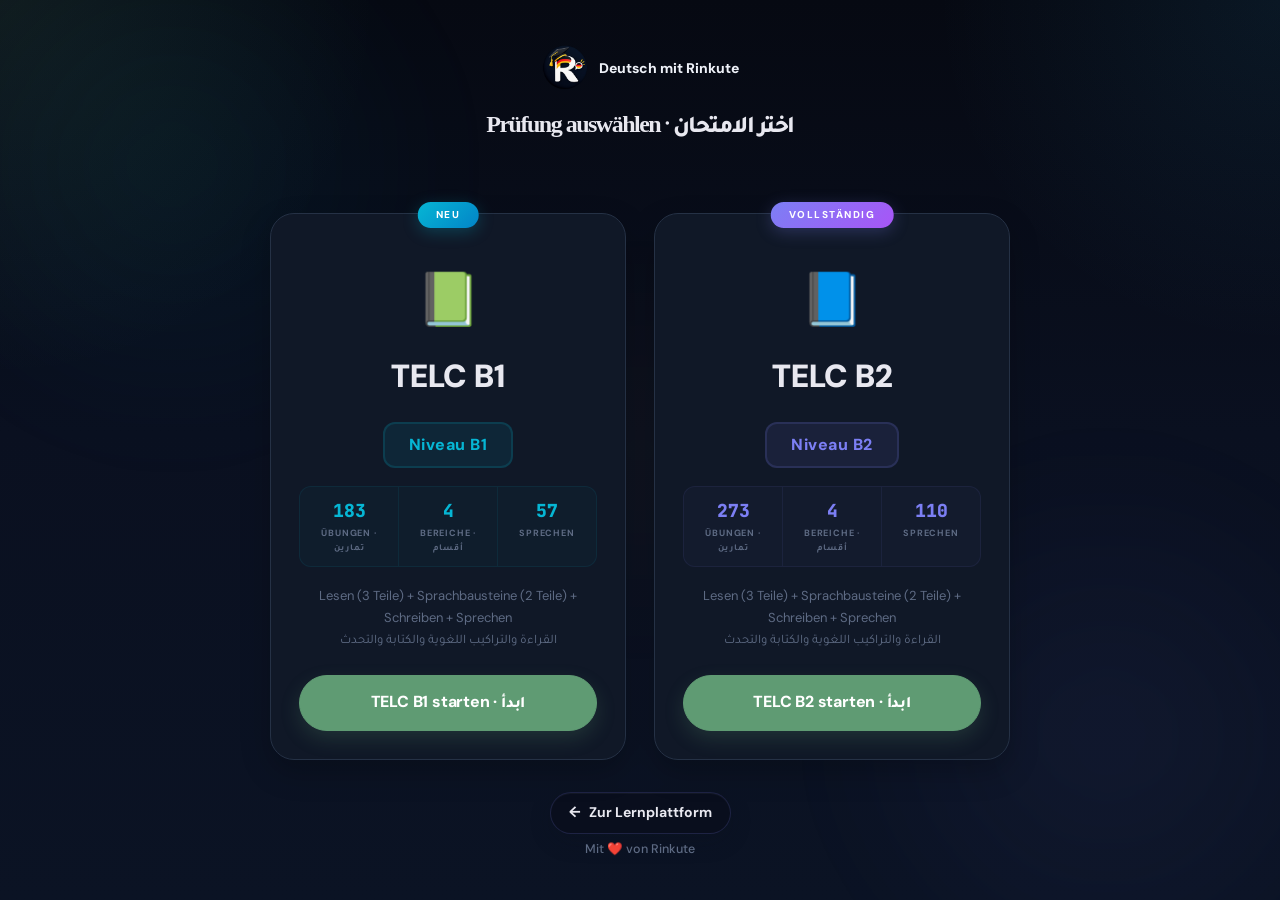
==== telc-entry.html @ 2f568662 "fix: update TELC entry link and remove obsolete preparation page" ====
﻿<!DOCTYPE html>
<html lang="de" dir="ltr">

<head>
  <meta charset="UTF-8">
  <meta name="viewport" content="width=device-width, initial-scale=1.0">
  <meta http-equiv="X-UA-Compatible" content="IE=edge">
  <title>Deutsch mit Rinkute</title>
  <meta name="description"
    content="لوحة عربية لتعلّم الألمانية بمستويات متعددة مع متابعة التقدم، البحث، والتصفية اعتمادًا على خطط دراسية يومية.">
  <link rel="preconnect" href="https://fonts.googleapis.com">
  <link rel="preconnect" href="https://fonts.gstatic.com" crossorigin="">
  <link rel="icon" type="image/svg+xml" href="/src/assets/Deutsch mit Rinkute.ico">

  <!-- Fonts and styles -->
  <link rel="preload" as="style"
    href="https://fonts.googleapis.com/css2?family=DM+Sans:wght@400;500;600;700;800&family=JetBrains+Mono:wght@400;700&display=swap"
    onload="this.onload=null;this.rel='stylesheet'">
  <link rel="preload" as="style"
    href="https://fonts.googleapis.com/css2?family=Tajawal:wght@400;500;700;800;900&display=swap"
    onload="this.onload=null;this.rel='stylesheet'">
  <noscript>
    <link rel="stylesheet"
      href="https://fonts.googleapis.com/css2?family=DM+Sans:wght@400;500;600;700;800&family=JetBrains+Mono:wght@400;700&display=swap">
    <link rel="stylesheet"
      href="https://fonts.googleapis.com/css2?family=Tajawal:wght@400;500;700;800;900&display=swap">
  </noscript>
  <link rel="stylesheet" href="/telcpremium.com/style_v%3D317.css">
  <style>
    html,
    body {
      margin: 0;
      padding: 0;
      min-height: 100%;
      background: #050812 !important;
      color: #eef1f8
    }

    #root {
      min-height: 100vh;
      background: #050812
    }

    @keyframes tpSpin {
      to {
        transform: rotate(360deg)
      }
    }
  </style>

  <!-- Preload critical scripts -->
  <link rel="preload" href="/telcpremium.com/vendor/react-18.3.1.min.js" as="script">
  <link rel="preload" href="/telcpremium.com/vendor/react-dom-18.3.1.min.js" as="script">
  <link rel="preload" href="/telcpremium.com/app.bundle_v%3D381.js" as="script" fetchpriority="high">

  <!-- Meta Pixel removed in the local mirror. -->
  <!-- Re-enable only if a real Pixel ID and matching CSP rules are needed. -->

</head>

<body>
  <div id="root">
    <div id="tp-boot-fallback" data-tp-state="loading"
      style="min-height:100vh;display:flex;align-items:center;justify-content:center;background:#050812;color:#eef1f8;font-family:Arial,sans-serif;padding:24px;text-align:center;box-sizing:border-box">
      <div style="max-width:440px">
        <div id="tp-boot-spinner"
          style="width:40px;height:40px;border:3px solid #1e2640;border-top-color:#7c7ff4;border-radius:50%;animation:tpSpin .8s linear infinite;margin:0 auto 18px">
        </div>
        <h1 style="font-size:22px;line-height:1.25;margin:0 0 10px;font-weight:800">Deutsch mit Rinkute</h1>
        <p id="tp-boot-msg" style="font-size:14px;line-height:1.7;color:#9ca3af;margin:0 0 18px">Loading your learning
          space...</p>
        <p id="tp-boot-hint" style="display:none;font-size:12px;line-height:1.6;color:#6b7280;margin:0 0 18px">Check
          your Internet connection (Wi-Fi or 4G), then try again.<br>تأكد من اتصالك بالإنترنت ثم أعد المحاولة.</p>
        <button type="button" id="tp-boot-retry" onclick="window.tpHardRefresh&&window.tpHardRefresh()"
          style="border:0;border-radius:12px;background:linear-gradient(135deg,#7c7ff4,#a855f7);color:#fff;padding:12px 18px;font-weight:800;font-size:14px;box-shadow:0 8px 24px rgba(124,127,244,.35);cursor:pointer">Rafraichir</button>
      </div>
    </div>
  </div>

  <!-- Local noscript fallback -->
  <noscript>
    <div
      style="max-width:820px;margin:40px auto;padding:32px;font-family:'DM Sans',Arial,sans-serif;color:#e8e8f0;background:#0b0f1a;border-radius:16px;line-height:1.7">
      <header>
        <h1 style="font-size:32px;margin:0 0 12px;color:#fff">Deutsch mit Rinkute</h1>
        <p style="font-size:17px;color:#bfc9de;margin:0 0 24px">
          TELC B1 and TELC B2 preparation with reading, listening, writing, and speaking practice in one learning space.
        </p>
      </header>
      <footer style="margin-top:32px;padding-top:20px;border-top:1px solid #1e2640;font-size:13px;color:#6b7280">
        <p>Please enable JavaScript to use this learning space.<br>
          Bitte aktivieren Sie JavaScript, um die Lernplattform zu nutzen.<br>
          Please enable JavaScript to continue.</p>
        <p>Mit ❤️ von Rinkute</p>
      </footer>
    </div>
  </noscript>

  <script src="/telcpremium.com/vendor/react-18.3.1.min.js"></script>
  <script src="/telcpremium.com/vendor/react-dom-18.3.1.min.js"></script>
  <script>
    (function () {
      window.tpHardRefresh = function () {
        location.reload();
      };
      window.tpResetClientSession = function () {
        try {
          localStorage.removeItem('telc_session');
          localStorage.removeItem('_ts_telc_session');
        } catch (_) { }
        location.reload();
      };
    })();
  </script>
  <script>
    // Local mirror: the final bundle tag already loads the app directly.
  </script>

  <!-- Service worker cleanup -->
  <script>
    // Local mirror: disable production cache and service-worker recovery logic.
  </script>

  <!-- Sprechen-Trainer floating action -->
  <style>
    .tp-sprechen-fab {
      position: fixed;
      left: 18px;
      bottom: 96px;
      z-index: 9998;
      display: none;
      align-items: center;
      gap: 8px;
      padding: 10px 14px;
      border-radius: 50px;
      background: linear-gradient(135deg, #7c7ff4, #a855f7);
      color: #fff;
      font-family: 'DM Sans', system-ui, sans-serif;
      font-weight: 700;
      font-size: 13px;
      text-decoration: none;
      box-shadow: 0 4px 18px rgba(124, 127, 244, .45), 0 0 0 1px rgba(255, 255, 255, .06);
      transition: .2s;
      border: none;
      cursor: pointer;
    }

    .tp-sprechen-fab.tp-show {
      display: flex
    }

    .tp-sprechen-fab:hover {
      transform: translateY(-2px);
      box-shadow: 0 6px 26px rgba(124, 127, 244, .6);
      text-decoration: none;
      color: #fff
    }

    .tp-sprechen-fab .tp-icon {
      font-size: 18px;
      line-height: 1
    }

    .tp-sprechen-fab .tp-new {
      background: rgba(255, 255, 255, .22);
      padding: 2px 7px;
      border-radius: 50px;
      font-size: 9px;
      letter-spacing: 1px;
      font-weight: 800
    }

    @media (max-width:720px) {
      .tp-sprechen-fab {
        left: 14px;
        bottom: 90px;
        width: 48px;
        height: 48px;
        padding: 0;
        border-radius: 50%;
        justify-content: center;
        gap: 0;
      }

      .tp-sprechen-fab .tp-label-full,
      .tp-sprechen-fab .tp-new {
        display: none
      }

      .tp-sprechen-fab.tp-show::after {
        content: 'NEU';
        position: absolute;
        top: -4px;
        right: -4px;
        background: #ef4444;
        color: #fff;
        font-size: 8px;
        font-weight: 900;
        letter-spacing: 1px;
        padding: 2px 5px;
        border-radius: 50px;
        box-shadow: 0 2px 6px rgba(0, 0, 0, .4);
      }

      .tp-sprechen-fab .tp-icon {
        font-size: 20px
      }
    }

    @media (max-width:380px) {
      .tp-sprechen-fab.tp-show {
        bottom: 84px
      }
    }
  </style>
  <script>
    // Show the helper button everywhere except on the selector screen.
    (function () {
      var LANDING_MARKERS = [
        'Try for free',
        'Activate via WhatsApp',
        'Explore the platform',
        'Choose your exam',
      ];
      function isLandingPage() {
        try {
          var root = document.getElementById('root');
          if (!root || root.children.length === 0) return true; // app not ready yet -> keep it hidden
          var text = root.textContent || '';
          for (var i = 0; i < LANDING_MARKERS.length; i++) {
            if (text.indexOf(LANDING_MARKERS[i]) !== -1) return true;
          }
        } catch (_) { }
        return false;
      }
      function tpUpdate() {
        var fab = document.getElementById('tpSprechenFab');
        if (!fab) return;
        if (isLandingPage()) fab.classList.remove('tp-show');
        else fab.classList.add('tp-show');
      }
      function init() {
        tpUpdate();
        setInterval(tpUpdate, 1000);
        if ('MutationObserver' in window) {
          var root = document.getElementById('root');
          if (root) new MutationObserver(tpUpdate).observe(root, { childList: true, subtree: false });
        }
      }
      if (document.readyState === 'loading') document.addEventListener('DOMContentLoaded', init);
      else init();
    })();
  </script>

  <style>
    /* Local-only learning copy: keep app content visible, hide auth status controls */
    .auth-bar {
      display: none !important;
    }

    body {
      padding-top: 0 !important;
      padding-bottom: 0 !important;
    }
  </style>

  <script>
    // Local-only auth shim: preserve the original UI while bypassing the sign-in flow.
    (function () {
      var SESSION_KEY = "telc_session";
      var LOCAL_SESSION = {
        id: "local-learning-copy",
        email: "local@learn.invalid",
        accessType: "premium",
        user_token: "local-learning-token"
      };
      var EXPIRY = "2099-12-31T23:59:59.000Z";

      function saveSession() {
        try {
          var current = JSON.parse(localStorage.getItem(SESSION_KEY) || "null") || {};
          localStorage.setItem(SESSION_KEY, JSON.stringify(Object.assign({}, current, LOCAL_SESSION)));
          window.__TELC_IS_TRIAL = false;
          window.__TELC_AUTH_EMAIL = LOCAL_SESSION.email;
        } catch (_) { }
      }

      function jsonResponse(payload) {
        return Promise.resolve({
          ok: true,
          status: 200,
          json: function () {
            return Promise.resolve(payload);
          }
        });
      }

      function parseRequestBody(init) {
        if (!init || typeof init.body !== "string") return null;
        try {
          return JSON.parse(init.body);
        } catch (_) {
          return null;
        }
      }

      function buildAudioStatusPayload(body) {
        var files = {};
        var slots = body && Array.isArray(body.slots) ? body.slots : null;

        if (slots) {
          slots.forEach(function (slot) {
            if (typeof slot === "string" && slot) {
              files[slot] = { exists: false, url: "" };
            }
          });
        }

        return { success: true, files: files };
      }

      function buildExercisesPayload(body) {
        var action = body && body.action;

        if (action === "list") {
          return { success: true, exercises: [] };
        }

        return { success: true };
      }

      function isLocalPhpApi(url) {
        return url.indexOf("/api/audio.php") !== -1 ||
          url.indexOf("/api/exercises.php") !== -1 ||
          url.indexOf("/api/ai_enhanced.php") !== -1 ||
          url.indexOf("/api/ai.php") !== -1 ||
          url.indexOf("/api/srs.php") !== -1 ||
          url.indexOf("/api/themes.php") !== -1;
      }

      function buildShimPayload(url, body) {
        if (url.indexOf("/api/audio.php") !== -1) {
          return buildAudioStatusPayload(body);
        }

        if (url.indexOf("/api/exercises.php") !== -1) {
          return buildExercisesPayload(body);
        }

        if (url.indexOf("/api/audio.php") === -1) {
          return { success: false, disabled: true };
        }

        return null;
      }

      function emitXhrEvent(xhr, type) {
        try {
          if (typeof xhr.dispatchEvent === "function" && typeof Event === "function") {
            xhr.dispatchEvent(new Event(type));
          }
        } catch (_) { }

        try {
          var handler = xhr["on" + type];
          if (typeof handler === "function") {
            handler.call(xhr);
          }
        } catch (_) { }
      }

      saveSession();

      var originalFetch = window.fetch ? window.fetch.bind(window) : null;
      if (!originalFetch) return;

      window.fetch = function (input, init) {
        var url = typeof input === "string" ? input : (input && input.url) || "";
        var body = parseRequestBody(init);

        if (url.indexOf("check_session.php") !== -1) {
          saveSession();
          return jsonResponse({
            valid: true,
            id: LOCAL_SESSION.id,
            email: LOCAL_SESSION.email,
            accessType: LOCAL_SESSION.accessType,
            expiresAt: EXPIRY,
            user_token: LOCAL_SESSION.user_token
          });
        }

        if (url.indexOf("login.php") !== -1 || url.indexOf("register.php") !== -1) {
          saveSession();
          return jsonResponse({
            success: true,
            id: LOCAL_SESSION.id,
            email: LOCAL_SESSION.email,
            accessType: LOCAL_SESSION.accessType,
            expiresAt: EXPIRY,
            user_token: LOCAL_SESSION.user_token
          });
        }

        if (url.indexOf("logout.php") !== -1) {
          saveSession();
          return jsonResponse({ success: true });
        }

        if (isLocalPhpApi(url)) {
          return jsonResponse(buildShimPayload(url, body));
        }

        return originalFetch(input, init);
      };

      var NativeXHR = window.XMLHttpRequest;
      if (!NativeXHR || !NativeXHR.prototype) return;

      var nativeOpen = NativeXHR.prototype.open;
      var nativeSend = NativeXHR.prototype.send;
      var nativeSetRequestHeader = NativeXHR.prototype.setRequestHeader;

      NativeXHR.prototype.open = function (method, url) {
        var targetUrl = typeof url === "string" ? url : String(url || "");
        this.__telcShim = isLocalPhpApi(targetUrl) ? {
          method: method,
          url: targetUrl,
          responseType: ""
        } : null;

        if (this.__telcShim) {
          return;
        }

        return nativeOpen.apply(this, arguments);
      };

      NativeXHR.prototype.setRequestHeader = function (name, value) {
        if (this.__telcShim) {
          if (!this.__telcShim.headers) this.__telcShim.headers = {};
          this.__telcShim.headers[name] = value;
          return;
        }

        return nativeSetRequestHeader.apply(this, arguments);
      };

      NativeXHR.prototype.send = function (body) {
        if (!this.__telcShim) {
          return nativeSend.apply(this, arguments);
        }

        var xhr = this;
        var parsedBody = typeof body === "string" ? parseRequestBody({ body: body }) : null;
        var payload = buildShimPayload(this.__telcShim.url, parsedBody);
        var responseText = JSON.stringify(payload);
        var requestedType = xhr.responseType || xhr.__telcShim.responseType || "";
        xhr.__telcShim.responseType = requestedType;

        Object.defineProperties(xhr, {
          readyState: { configurable: true, get: function () { return 4; } },
          status: { configurable: true, get: function () { return 200; } },
          statusText: { configurable: true, get: function () { return "OK"; } },
          responseURL: { configurable: true, get: function () { return xhr.__telcShim.url; } },
          responseText: { configurable: true, get: function () { return responseText; } },
          responseXML: { configurable: true, get: function () { return null; } },
          responseType: {
            configurable: true,
            get: function () { return xhr.__telcShim.responseType || ""; },
            set: function (value) { xhr.__telcShim.responseType = value || ""; }
          },
          response: {
            configurable: true,
            get: function () {
              return xhr.__telcShim.responseType === "json" ? payload : responseText;
            }
          }
        });

        setTimeout(function () {
          emitXhrEvent(xhr, "readystatechange");
          emitXhrEvent(xhr, "load");
          emitXhrEvent(xhr, "loadend");
        }, 0);
      };
    })();
  </script>
  <script src="/telcpremium.com/app.bundle_v%3D381.js"></script>
  <style>
    /* Local mirror: remove only unavailable feature surfaces from the original app. */
    #tpSprechenFab,
    .ai-coach-fab,
    .ai-coach-panel,
    [data-nav="ai"],
    [data-nav="hoeren"],
    [data-nav="hören"],
    [data-nav="audio"],
    .navbar-premium-badge,
    .auth-bar {
      display: none !important;
    }

    .tp-local-brand-icon {
      width: 50px;
      height: 50px;
      object-fit: contain;
      border-radius: 7px;
      flex: 0 0 auto;
    }

    .tp-local-selector-brand {
      display: inline-flex;
      align-items: center;
      justify-content: center;
      gap: 9px;
      margin-bottom: 18px;
      color: #eef1f8;
      font: 800 14px 'DM Sans', sans-serif;
    }

    .tp-ar {
      direction: rtl;
      unicode-bidi: isolate;
      font-family: 'Tajawal', sans-serif;
    }
  </style>
  <script>
    // Preserve the original bundle and datasets; filter only unsupported local features.
    (function () {
      var ROOT_ID = "root";
      var running = false;
      var libraryCounts = {
        B1: { total: 183, lesen: 62, sprach: 43, schreiben: 21, sprechen: 57 },
        B2: { total: 273, lesen: 96, sprach: 46, schreiben: 21, sprechen: 110 }
      };

      function clean(value) {
        return String(value || "").replace(/\s+/g, " ").trim();
      }

      function textElements(root) {
        return Array.prototype.filter.call(root.querySelectorAll("*"), function (element) {
          return element.children.length === 0;
        });
      }

      function currentLevel(root) {
        var text = clean(root.textContent);
        return /TELC B1|Niveau B1|ZERTIFIKAT DEUTSCH B1/i.test(text) ? "B1" : "B2";
      }

      function removeFeatureCard(element) {
        var card = element.closest(".mhub-card, .home-card, .ex-card, button, [role='button']");
        if (card) {
          card.remove();
          return;
        }

        var parent = element.parentElement;
        if (parent && clean(parent.textContent).length < 280) parent.remove();
      }

      function removeListening(root) {
        root.querySelectorAll("[data-nav]").forEach(function (element) {
          var nav = clean(element.getAttribute("data-nav")).toLowerCase();
          if (/hoeren|hören|audio/.test(nav)) element.remove();
        });

        root.querySelectorAll("h1,h2,h3,h4,button,[role='button']").forEach(function (element) {
          var text = clean(element.textContent);
          if (/^(?:🎧\s*)?(?:Hörverstehen|Hoerverstehen|Hören|Hoeren)(?:\b|\s|—|-)/i.test(text)) {
            removeFeatureCard(element);
          }
        });

        root.querySelectorAll("label.sf").forEach(function (element) {
          if (/^(?:🎧\s*)?(?:Hörverstehen|Hoerverstehen|Hören|Hoeren)/i.test(clean(element.textContent))) element.remove();
        });

        textElements(root).forEach(function (element) {
          var text = clean(element.textContent);
          if (/^HÖRVERSTEHEN$/i.test(text)) {
            var stat = element.parentElement;
            if (stat) stat.remove();
          } else if (/^\d+\s+Hören gemacht$/i.test(text)) {
            element.innerHTML = "Lokaler Fortschritt · <span class='tp-ar' dir='rtl' lang='ar'>التقدم المحلي</span>";
          }
        });
      }

      function removeAi(root) {
        root.querySelectorAll("button,a,[role='button']").forEach(function (element) {
          var text = clean(element.textContent);
          if (/\bAI\b|Warum diese Antwort|Pourquoi cette réponse|Générer|Generieren|Modellbrief|Musterbrief|Score-Prognose|Flashcards erstellen|Automatische Bewertung/i.test(text)) {
            element.remove();
          }
        });

        root.querySelectorAll("h1,h2,h3,h4").forEach(function (element) {
          var text = clean(element.textContent);
          if (/\bAI\b|Künstliche Intelligenz|Intelligence Artificielle/i.test(text)) {
            var card = element.closest(".mhub-card, .home-card, .ex-card, .ai-tool-card");
            if (card) card.remove();
          }
        });

        textElements(root).forEach(function (element) {
          var text = clean(element.textContent);
          var replacements = {
            "Briefe + AI-Korrektur": "Briefe und Schreibaufgaben",
            "AI-Korrektur": "Lokale Schreibübung",
            "AI Sprechen-Partner": "lokale Prüfungsvorbereitung",
            "Aussprache-Trainer": "Prüfungsvorbereitung",
            "AI-Coach": "lokale Übungen"
          };
          Object.keys(replacements).forEach(function (key) {
            if (text.indexOf(key) !== -1) {
              element.textContent = element.textContent.replace(key, replacements[key]);
              text = clean(element.textContent);
            }
          });
          if (/^Schreiben Sie mindestens 30 Zeichen$/i.test(text)) element.remove();
          if (/^AI hasard ou selection manuelle$/i.test(text)) element.innerHTML = "Zufällige oder manuelle Auswahl · <span class='tp-ar' dir='rtl' lang='ar'>اختيار عشوائي أو يدوي</span>";
          if (/^Choix des exercices$/i.test(text)) element.innerHTML = "Übungsauswahl · <span class='tp-ar' dir='rtl' lang='ar'>اختيار التمارين</span>";
          if (/^Start manuel$/i.test(text)) element.innerHTML = "Manuell starten · <span class='tp-ar' dir='rtl' lang='ar'>ابدأ يدوياً</span>";
          if (/^Chrono Exam/i.test(text)) element.innerHTML = element.textContent.replace(/Chrono Exam/i, "Prüfungszeit") + " · <span class='tp-ar' dir='rtl' lang='ar'>وقت الامتحان</span>";
          if (/^\d+ XP left until /i.test(text)) element.textContent = element.textContent.replace(/ XP left until /i, " XP bis ");
          if (/^Exam Simulator$/i.test(text)) element.innerHTML = "Prüfungssimulation · <span class='tp-ar' dir='rtl' lang='ar'>محاكاة الامتحان</span>";
          if (/^Komplette TELC .+ · 9 Teile · \d+ Punkte · Echte Aufgaben$/i.test(text)) element.innerHTML = element.textContent.replace(/9 Teile · \d+ Punkte · Echte Aufgaben/i, "6 Teile · lokale Originalaufgaben") + "<br><span class='tp-ar' dir='rtl' lang='ar'>ستة أجزاء من التمارين الأصلية المتاحة</span>";
          if (/^\d+\/9$/.test(text)) element.textContent = text.replace("/9", "/6");
        });
      }

      function updateSelector(root) {
        var heading = Array.prototype.find.call(root.querySelectorAll("h1"), function (element) {
          return clean(element.textContent) === "Choose your exam";
        });
        if (heading) heading.innerHTML = "Prüfung auswählen <span class='tp-ar' dir='rtl' lang='ar'> اختر الامتحان ·</span>";

        [[".es-card-b1", "B1"], [".es-card-b2", "B2"]].forEach(function (entry) {
          var card = root.querySelector(entry[0]);
          if (!card) return;
          var level = entry[1];
          var counts = libraryCounts[level];
          var leaves = textElements(card);
          leaves.forEach(function (element) {
            var text = clean(element.textContent);
            if (text === "Exercises") {
              if (element.previousElementSibling) element.previousElementSibling.textContent = counts.total;
              element.innerHTML = "Übungen · <span class='tp-ar' dir='rtl' lang='ar'>تمارين</span>";
            }
            if (text === "Sections") {
              if (element.previousElementSibling) element.previousElementSibling.textContent = "4";
              element.innerHTML = "Bereiche · <span class='tp-ar' dir='rtl' lang='ar'>أقسام</span>";
            }
            if (text === "Sprechen" && element.previousElementSibling && clean(element.previousElementSibling.textContent) !== String(counts.sprechen)) {
              element.previousElementSibling.textContent = counts.sprechen;
            }
            if (text === "NEW") element.textContent = "NEU";
            if (text === "COMPLETE") element.textContent = "VOLLSTÄNDIG";
            if (text === "Start " + level) element.innerHTML = "TELC " + level + " starten · <span class='tp-ar' dir='rtl' lang='ar'>ابدأ</span>";
          });
          var description = card.querySelector("p");
          if (description && !description.dataset.tpCleaned) {
            description.dataset.tpCleaned = "true";
            description.innerHTML = "Lesen (3 Teile) + Sprachbausteine (2 Teile) + Schreiben + Sprechen<br><span class='tp-ar' dir='rtl' lang='ar'>القراءة والتراكيب اللغوية والكتابة والتحدث</span>";
          }
        });

        if (heading && !root.querySelector(".tp-local-selector-brand")) {
          var brand = document.createElement("div");
          brand.className = "tp-local-selector-brand";
          brand.innerHTML = "<img class='tp-local-brand-icon' src='/src/assets/Deutsch%20mit%20Rinkute.ico' alt='Deutsch mit Rinkute'> Deutsch mit Rinkute";
          heading.parentElement.insertBefore(brand, heading);
        }
      }

      function updateDashboard(root) {
        if (root.querySelector(".es-card-b1, .es-card-b2")) return;
        var level = currentLevel(root);
        var counts = libraryCounts[level];
        var statMap = {
          "LESEVERSTEHEN": counts.lesen,
          "SPRACHBAUSTEINE": counts.sprach,
          "SCHREIBEN": counts.schreiben,
          "SPRECHEN": counts.sprechen
        };

        root.querySelectorAll("*").forEach(function (element) {
          Array.prototype.forEach.call(element.childNodes, function (node) {
            if (node.nodeType === 3 && / left until /i.test(node.nodeValue || "")) {
              node.nodeValue = node.nodeValue.replace(/ left until /i, " bis ");
            }
          });
        });

        textElements(root).forEach(function (element) {
          var text = clean(element.textContent);
          var statName = text.toUpperCase();
          if (statMap[statName] !== undefined && element.previousElementSibling) {
            if (clean(element.previousElementSibling.textContent) !== String(statMap[statName])) {
              element.previousElementSibling.textContent = statMap[statName];
            }
          }
          if (text === "Exam") element.innerHTML = "Prüfung · <span class='tp-ar' dir='rtl' lang='ar'>الامتحان</span>";
          if (/^WEEKLY CHALLENGE$/i.test(text)) element.innerHTML = "WOCHENAUFGABE · <span class='tp-ar' dir='rtl' lang='ar'>التحدي الأسبوعي</span>";
          if (/^Complete 5 Leseverstehen this week$/i.test(text)) element.innerHTML = "Diese Woche 5 Leseübungen abschließen · <span class='tp-ar' dir='rtl' lang='ar'>أكمل 5 تمارين قراءة هذا الأسبوع</span>";
          if (/^\d+\/\d+ done$/i.test(text)) element.textContent = text.replace("done", "erledigt");
          if (/^Reward:/i.test(text)) element.textContent = element.textContent.replace(/Reward:/i, "Belohnung:").replace(/badge/ig, "Abzeichen");
          if (/^RANKING$/i.test(text)) element.innerHTML = "RANGLISTE · <span class='tp-ar' dir='rtl' lang='ar'>الترتيب</span>";
          if (/^See your position among learners/i.test(text)) element.innerHTML = "Anonyme Position unter Lernenden · <span class='tp-ar' dir='rtl' lang='ar'>ترتيب مجهول بين المتعلمين</span>";
          if (text === "Activate") element.innerHTML = "Aktivieren · <span class='tp-ar' dir='rtl' lang='ar'>تفعيل</span>";
          if (/^\d+\+ (?:echte Aufgaben|authentic exercises)/i.test(text) || /AI-Korrektur|AI-Coach/.test(text)) {
            element.innerHTML = counts.total + " Übungssätze · Prüfungssimulation<br><span class='tp-ar' dir='rtl' lang='ar'>تمارين أصلية ومحاكاة الامتحان</span>";
          }
          if (/^Sujet \d+$/i.test(text)) element.textContent = text.replace("Sujet", "Thema");
        });

        root.querySelectorAll(".mhub-card").forEach(function (card) {
          var heading = card.querySelector("h3");
          if (!heading) return;
          var name = clean(heading.textContent);
          var value = name === "Leseverstehen" ? counts.lesen : name === "Sprachbausteine" ? counts.sprach : name === "Schreiben" ? counts.schreiben : name === "Sprechen" ? counts.sprechen : null;
          if (value === null) return;
          textElements(card).forEach(function (element) {
            if (/^\d+$/.test(clean(element.textContent)) && clean(element.textContent) !== String(value)) element.textContent = value;
          });
        });

        root.querySelectorAll(".navbar-logo").forEach(function (logo) {
          if (!logo.querySelector(".tp-local-brand-icon")) {
            var image = document.createElement("img");
            image.className = "tp-local-brand-icon";
            image.src = "/src/assets/Deutsch%20mit%20Rinkute.ico";
            image.alt = "Deutsch mit Rinkute";
            logo.insertBefore(image, logo.firstChild);
          }
        });
      }

      function sanitize() {
        if (running) return;
        running = true;
        try {
          var root = document.getElementById(ROOT_ID);
          if (!root) return;
          removeListening(root);
          removeAi(root);
          updateSelector(root);
          updateDashboard(root);
        } finally {
          running = false;
        }
      }

      function start() {
        var root = document.getElementById(ROOT_ID);
        if (!root) return;
        sanitize();
        new MutationObserver(function () { sanitize(); }).observe(root, { childList: true, subtree: true });
      }

      if (document.readyState === "loading") document.addEventListener("DOMContentLoaded", start);
      else start();
    })();
  </script>
</body>

</html>
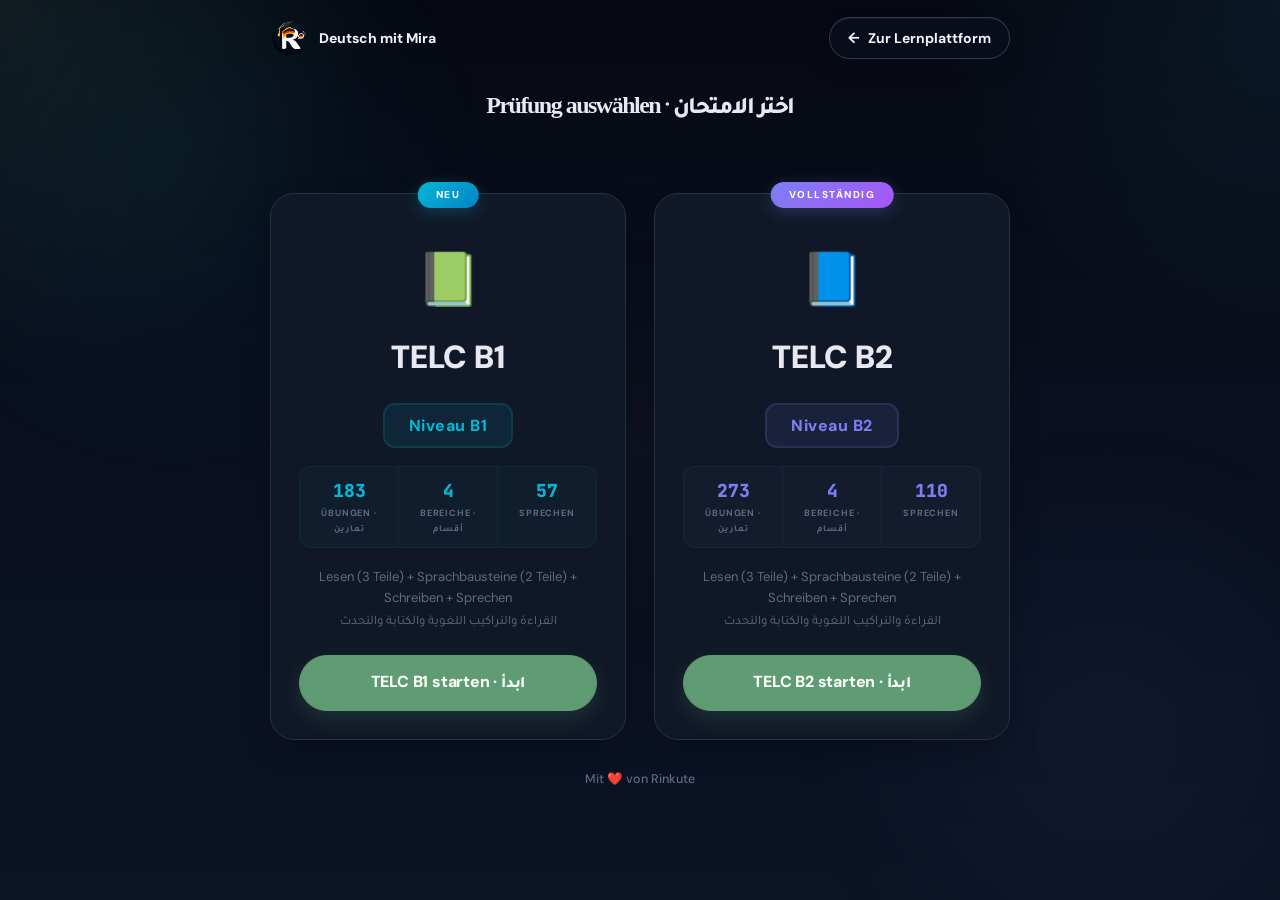
==== commit cfa62f6f: "redesign the app and add/update the features" ====
--- a/telc-entry.html
+++ b/telc-entry.html
@@ -5,7 +5,7 @@
   <meta charset="UTF-8">
   <meta name="viewport" content="width=device-width, initial-scale=1.0">
   <meta http-equiv="X-UA-Compatible" content="IE=edge">
-  <title>Deutsch mit Rinkute</title>
+  <title>Deutsch mit Mira</title>
   <meta name="description"
     content="لوحة عربية لتعلّم الألمانية بمستويات متعددة مع متابعة التقدم، البحث، والتصفية اعتمادًا على خطط دراسية يومية.">
   <link rel="preconnect" href="https://fonts.googleapis.com">
@@ -66,7 +66,7 @@
         <div id="tp-boot-spinner"
           style="width:40px;height:40px;border:3px solid #1e2640;border-top-color:#7c7ff4;border-radius:50%;animation:tpSpin .8s linear infinite;margin:0 auto 18px">
         </div>
-        <h1 style="font-size:22px;line-height:1.25;margin:0 0 10px;font-weight:800">Deutsch mit Rinkute</h1>
+        <h1 style="font-size:22px;line-height:1.25;margin:0 0 10px;font-weight:800">Deutsch mit Mira</h1>
         <p id="tp-boot-msg" style="font-size:14px;line-height:1.7;color:#9ca3af;margin:0 0 18px">Loading your learning
           space...</p>
         <p id="tp-boot-hint" style="display:none;font-size:12px;line-height:1.6;color:#6b7280;margin:0 0 18px">Check
@@ -82,7 +82,7 @@
     <div
       style="max-width:820px;margin:40px auto;padding:32px;font-family:'DM Sans',Arial,sans-serif;color:#e8e8f0;background:#0b0f1a;border-radius:16px;line-height:1.7">
       <header>
-        <h1 style="font-size:32px;margin:0 0 12px;color:#fff">Deutsch mit Rinkute</h1>
+        <h1 style="font-size:32px;margin:0 0 12px;color:#fff">Deutsch mit Mira</h1>
         <p style="font-size:17px;color:#bfc9de;margin:0 0 24px">
           TELC B1 and TELC B2 preparation with reading, listening, writing, and speaking practice in one learning space.
         </p>
@@ -514,9 +514,77 @@
       align-items: center;
       justify-content: center;
       gap: 9px;
-      margin-bottom: 18px;
+      margin: 0;
       color: #eef1f8;
       font: 800 14px 'DM Sans', sans-serif;
+    }
+
+    .tp-local-selector-shell {
+      justify-content: flex-start !important;
+      padding: 14px !important;
+    }
+
+    .tp-local-selector-bar {
+      display: flex;
+      width: min(100%, 740px);
+      min-height: 48px;
+      align-items: center;
+      justify-content: space-between;
+      gap: 16px;
+      margin-bottom: 30px;
+    }
+
+    .tp-local-selector-bar .tp-local-brand-icon {
+      width: 40px;
+      height: 40px;
+    }
+
+    .tp-local-selector-bar .es-footer-link {
+      flex: 0 0 auto;
+      min-height: 42px !important;
+      border-color: rgba(191, 201, 222, .24) !important;
+      background: rgba(10, 14, 29, .86) !important;
+      color: #f1f4fb !important;
+    }
+
+    .tp-local-selector-bar .es-footer-link:hover,
+    .tp-local-selector-bar .es-footer-link:focus-visible {
+      border-color: rgba(191, 201, 222, .46) !important;
+      background: rgba(23, 28, 51, .96) !important;
+      color: #f1f4fb !important;
+    }
+
+    html.light .tp-local-selector-bar .es-footer-link {
+      border-color: rgba(58, 67, 104, .24) !important;
+      background: rgba(255, 255, 255, .82) !important;
+      color: #0c1230 !important;
+    }
+
+    @media (max-width: 480px) {
+      .tp-local-selector-shell {
+        padding: 16px 14px 32px !important;
+      }
+
+      .tp-local-selector-bar {
+        gap: 10px;
+        margin-bottom: 24px;
+      }
+
+      .tp-local-selector-bar .tp-local-selector-brand {
+        gap: 7px;
+        font-size: 12px;
+      }
+
+      .tp-local-selector-bar .tp-local-brand-icon {
+        width: 36px;
+        height: 36px;
+      }
+
+      .tp-local-selector-bar .es-footer-link {
+        min-height: 40px !important;
+        padding-inline: 11px !important;
+        font-size: 12px !important;
+      }
     }
 
     .tp-ar {
@@ -668,11 +736,31 @@
           }
         });
 
-        if (heading && !root.querySelector(".tp-local-selector-brand")) {
-          var brand = document.createElement("div");
-          brand.className = "tp-local-selector-brand";
-          brand.innerHTML = "<img class='tp-local-brand-icon' src='/src/assets/Deutsch%20mit%20Rinkute.ico' alt='Deutsch mit Rinkute'> Deutsch mit Rinkute";
-          heading.parentElement.insertBefore(brand, heading);
+        if (heading) {
+          var selectorShell = heading.parentElement.parentElement;
+          selectorShell.classList.add("tp-local-selector-shell");
+
+          var topBar = root.querySelector(".tp-local-selector-bar");
+          if (!topBar) {
+            topBar = document.createElement("nav");
+            topBar.className = "tp-local-selector-bar";
+            topBar.setAttribute("aria-label", "TELC navigation");
+            selectorShell.insertBefore(topBar, selectorShell.firstChild);
+          }
+
+          var brand = root.querySelector(".tp-local-selector-brand");
+          if (!brand) {
+            brand = document.createElement("div");
+            brand.className = "tp-local-selector-brand";
+            brand.innerHTML = "<img class='tp-local-brand-icon' src='/src/assets/Deutsch%20mit%20Rinkute.ico' alt='Deutsch mit Mira'> Deutsch mit Mira";
+          }
+          if (brand.parentElement !== topBar) topBar.insertBefore(brand, topBar.firstChild);
+
+          var backLink = root.querySelector(".es-footer-link");
+          if (backLink && backLink.parentElement !== topBar) {
+            backLink.setAttribute("aria-label", "Zur Lernplattform");
+            topBar.appendChild(backLink);
+          }
         }
       }
 
@@ -733,7 +821,7 @@
             var image = document.createElement("img");
             image.className = "tp-local-brand-icon";
             image.src = "/src/assets/Deutsch%20mit%20Rinkute.ico";
-            image.alt = "Deutsch mit Rinkute";
+            image.alt = "Deutsch mit Mira";
             logo.insertBefore(image, logo.firstChild);
           }
         });
@@ -767,4 +855,4 @@
   </script>
 </body>
 
-</html>+</html>
